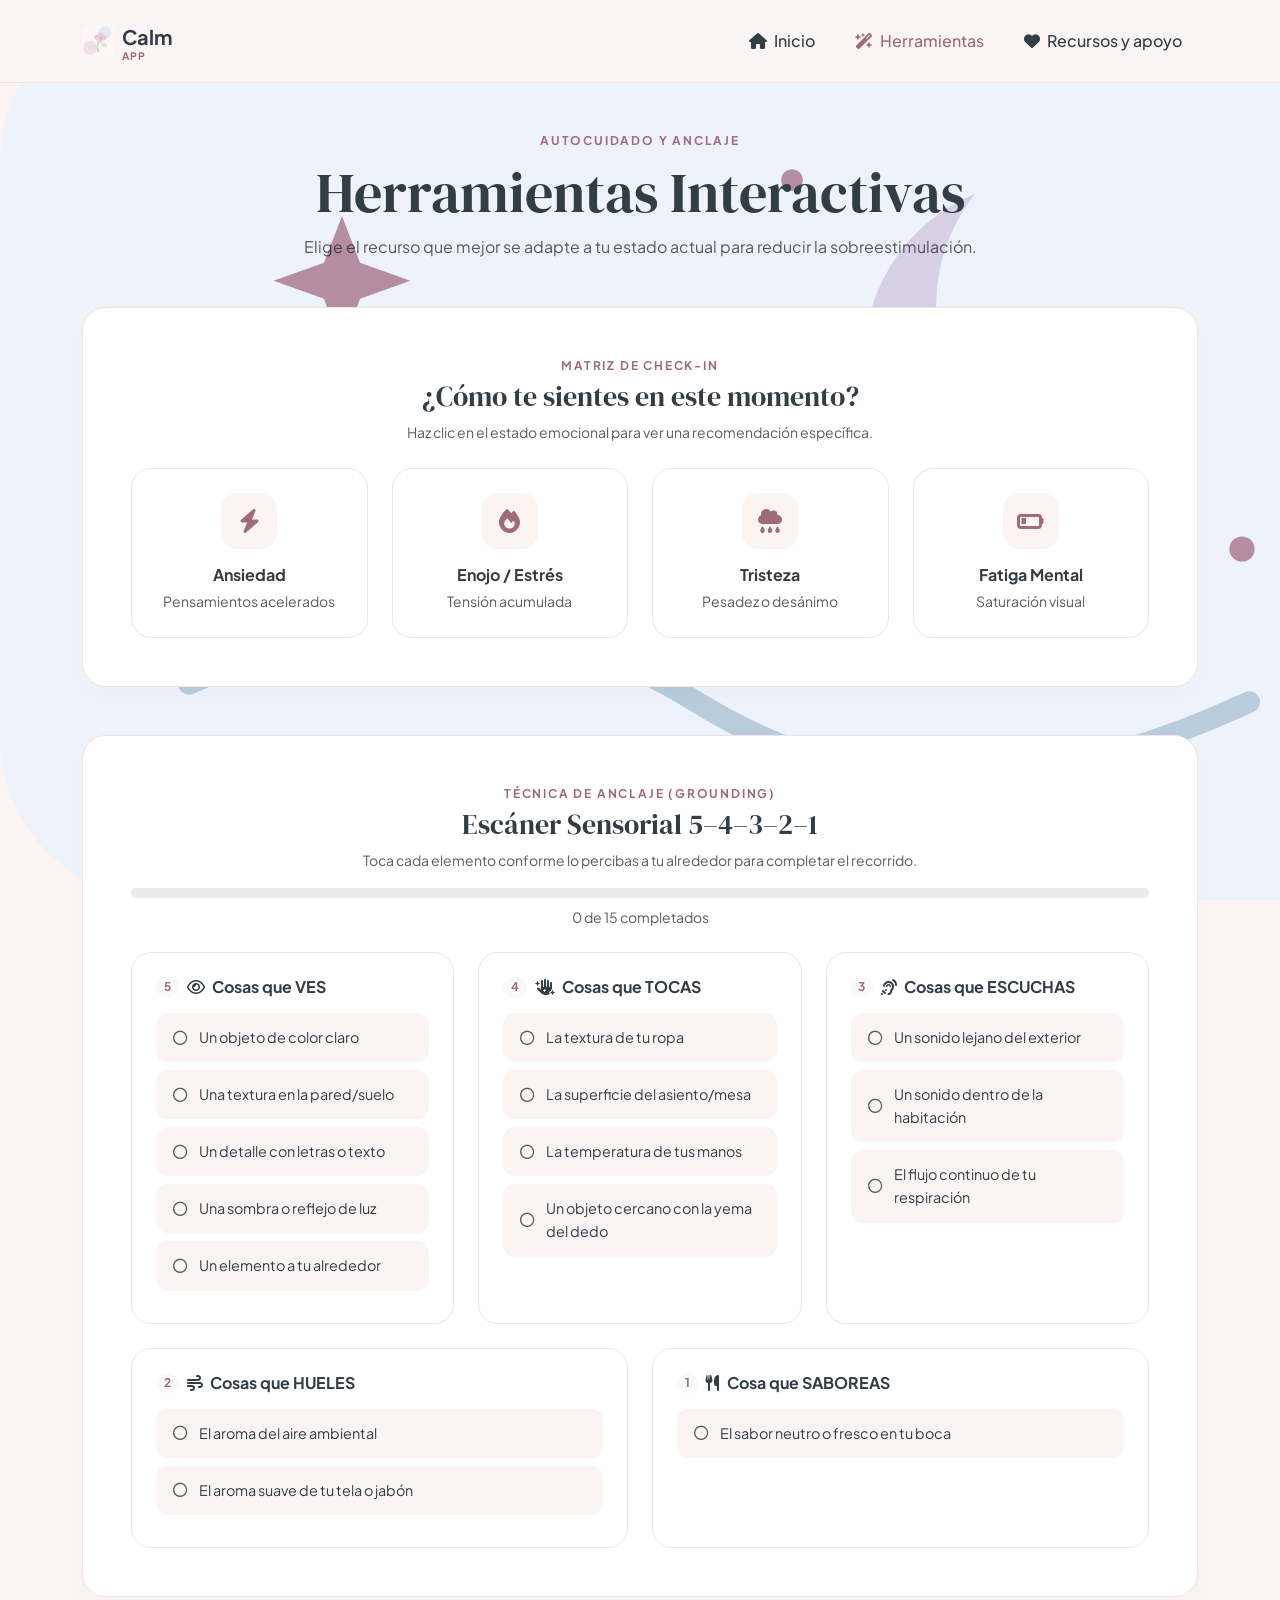
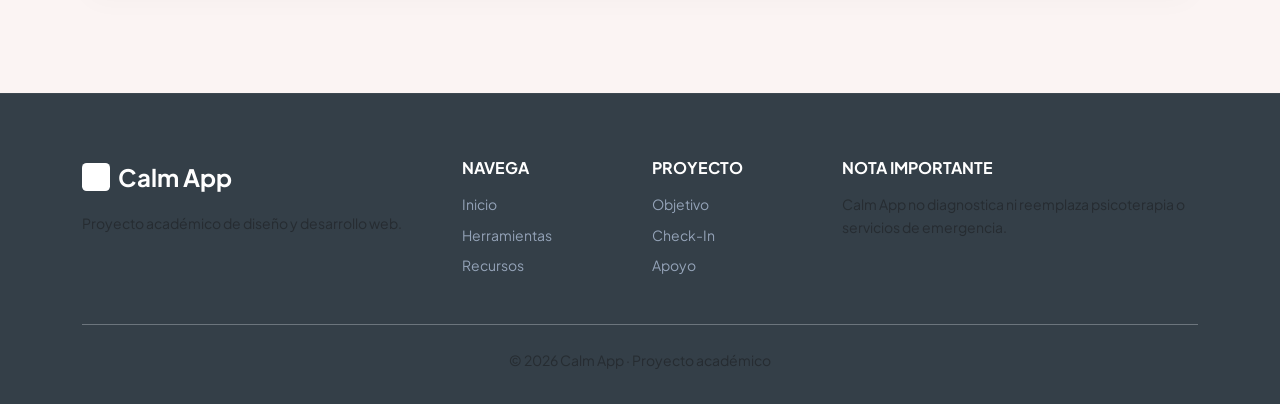
==== Calm-App/herramientas.html @ a19e0018 "Add files via upload" ====
<!DOCTYPE html>
<html lang="es">
<head>
    <meta charset="UTF-8">
    <meta name="viewport" content="width=device-width, initial-scale=1.0">
    <title>Calm App | Herramientas Interactivas</title>
    <link href="https://cdn.jsdelivr.net/npm/bootstrap@5.3.0/dist/css/bootstrap.min.css" rel="stylesheet">
    <link rel="stylesheet" href="https://cdnjs.cloudflare.com/ajax/libs/font-awesome/6.4.0/css/all.min.css">
    <link rel="stylesheet" href="css/styles.css">
</head>
<body class="d-flex flex-column min-vh-100">

    <nav class="navbar navbar-expand-lg sticky-top">
        <div class="container">
            <a class="navbar-brand d-flex align-items-center gap-2" href="index.html">
                <img src="assets/img/calm-flower.svg" alt="Calm App Logo" width="32" height="32">
                <div>
                    <span>Calm</span>
                    <span class="brand-badge">APP</span>
                </div>
            </a>
            <button class="navbar-toggler border-0" type="button" data-bs-toggle="collapse" data-bs-target="#navbarNav">
                <span class="navbar-toggler-icon"></span>
            </button>
            <div class="collapse navbar-collapse justify-content-end" id="navbarNav">
                <ul class="navbar-nav align-items-lg-center gap-2 my-3 my-lg-0">
                    <li class="nav-item"><a class="nav-link" href="index.html"><i class="fa-solid fa-house me-1"></i> Inicio</a></li>
                    <li class="nav-item"><a class="nav-link active" href="herramientas.html"><i class="fa-solid fa-wand-magic-sparkles me-1"></i> Herramientas</a></li>
                    <li class="nav-item"><a class="nav-link" href="recursos.html"><i class="fa-solid fa-heart me-1"></i> Recursos y apoyo</a></li>
                </ul>
            </div>
        </div>
    </nav>

    <main class="container py-5 flex-grow-1">
        
        <div class="text-center max-width-md mx-auto mb-5">
            <span class="label-tracking d-block mb-2">AUTOCUIDADO Y ANCLAJE</span>
            <h1 class="display-4">Herramientas Interactivas</h1>
            <p class="text-muted">Elige el recurso que mejor se adapte a tu estado actual para reducir la sobreestimulación.</p>
        </div>

        <!-- Matriz Emocional (Check-In) -->
        <section id="checkin" class="mb-5">
            <div class="calm-card p-4 p-md-5">
                <div class="text-center mb-4">
                    <span class="label-tracking d-block mb-1">MATRIZ DE CHECK-IN</span>
                    <h3 class="serif-title mb-2">¿Cómo te sientes en este momento?</h3>
                    <p class="text-muted small">Haz clic en el estado emocional para ver una recomendación específica.</p>
                </div>

                <div class="row g-4">
                    <div class="col-6 col-md-3">
                        <div class="emotion-card" data-bs-toggle="modal" data-bs-target="#modalAnsiedad">
                            <div class="emotion-icon-wrapper"><i class="fa-solid fa-bolt"></i></div>
                            <h6 class="fw-bold mb-1">Ansiedad</h6>
                            <span class="text-muted small">Pensamientos acelerados</span>
                        </div>
                    </div>
                    <div class="col-6 col-md-3">
                        <div class="emotion-card" data-bs-toggle="modal" data-bs-target="#modalEstres">
                            <div class="emotion-icon-wrapper"><i class="fa-solid fa-fire"></i></div>
                            <h6 class="fw-bold mb-1">Enojo / Estrés</h6>
                            <span class="text-muted small">Tensión acumulada</span>
                        </div>
                    </div>
                    <div class="col-6 col-md-3">
                        <div class="emotion-card" data-bs-toggle="modal" data-bs-target="#modalTristeza">
                            <div class="emotion-icon-wrapper"><i class="fa-solid fa-cloud-rain"></i></div>
                            <h6 class="fw-bold mb-1">Tristeza</h6>
                            <span class="text-muted small">Pesadez o desánimo</span>
                        </div>
                    </div>
                    <div class="col-6 col-md-3">
                        <div class="emotion-card" data-bs-toggle="modal" data-bs-target="#modalFatiga">
                            <div class="emotion-icon-wrapper"><i class="fa-solid fa-battery-quarter"></i></div>
                            <h6 class="fw-bold mb-1">Fatiga Mental</h6>
                            <span class="text-muted small">Saturación visual</span>
                        </div>
                    </div>
                </div>
            </div>
        </section>

        <!-- Escáner Sensorial 5-4-3-2-1 -->
        <section id="escaner" class="mb-5">
            <div class="calm-card p-4 p-md-5">
                <div class="text-center mb-4">
                    <span class="label-tracking d-block mb-1">TÉCNICA DE ANCLAJE (GROUNDING)</span>
                    <h3 class="serif-title mb-2">Escáner Sensorial 5–4–3–2–1</h3>
                    <p class="text-muted small mb-3">Toca cada elemento conforme lo percibas a tu alrededor para completar el recorrido.</p>
                    
                    <div class="progress max-width-md mx-auto" style="height: 10px; border-radius: 10px;">
                        <div id="grounding-progress" class="progress-bar" style="background-color: var(--accent-mauve); width: 0%;"></div>
                    </div>
                    <small id="progress-text" class="text-muted d-block mt-2">0 de 15 completados</small>
                </div>

                <div id="grounding-complete-alert" class="alert alert-success d-none text-center rounded-4 border-0 p-3 mb-4" style="background-color: #E8F5E9; color: #2E7D32;">
                    <i class="fa-solid fa-circle-check me-2"></i><strong>¡Ejercicio completado!</strong> Has conectado con tu entorno inmediato.
                </div>

                <div class="row g-4">
                    <!-- 5 Cosas que ves -->
                    <div class="col-md-6 col-lg-4">
                        <div class="sensory-step-card">
                            <div class="d-flex align-items-center gap-2 mb-3">
                                <span class="badge rounded-pill bg-light text-mauve fw-bold">5</span>
                                <h6 class="fw-bold mb-0"><i class="fa-regular fa-eye me-1"></i> Cosas que VES</h6>
                            </div>
                            <div class="sensory-item"><i class="fa-regular fa-circle text-muted"></i> Un objeto de color claro</div>
                            <div class="sensory-item"><i class="fa-regular fa-circle text-muted"></i> Una textura en la pared/suelo</div>
                            <div class="sensory-item"><i class="fa-regular fa-circle text-muted"></i> Un detalle con letras o texto</div>
                            <div class="sensory-item"><i class="fa-regular fa-circle text-muted"></i> Una sombra o reflejo de luz</div>
                            <div class="sensory-item"><i class="fa-regular fa-circle text-muted"></i> Un elemento a tu alrededor</div>
                        </div>
                    </div>

                    <!-- 4 Cosas que tocas -->
                    <div class="col-md-6 col-lg-4">
                        <div class="sensory-step-card">
                            <div class="d-flex align-items-center gap-2 mb-3">
                                <span class="badge rounded-pill bg-light text-mauve fw-bold">4</span>
                                <h6 class="fw-bold mb-0"><i class="fa-solid fa-hand-sparkles me-1"></i> Cosas que TOCAS</h6>
                            </div>
                            <div class="sensory-item"><i class="fa-regular fa-circle text-muted"></i> La textura de tu ropa</div>
                            <div class="sensory-item"><i class="fa-regular fa-circle text-muted"></i> La superficie del asiento/mesa</div>
                            <div class="sensory-item"><i class="fa-regular fa-circle text-muted"></i> La temperatura de tus manos</div>
                            <div class="sensory-item"><i class="fa-regular fa-circle text-muted"></i> Un objeto cercano con la yema del dedo</div>
                        </div>
                    </div>

                    <!-- 3 Cosas que escuchas -->
                    <div class="col-md-6 col-lg-4">
                        <div class="sensory-step-card">
                            <div class="d-flex align-items-center gap-2 mb-3">
                                <span class="badge rounded-pill bg-light text-mauve fw-bold">3</span>
                                <h6 class="fw-bold mb-0"><i class="fa-solid fa-ear-listen me-1"></i> Cosas que ESCUCHAS</h6>
                            </div>
                            <div class="sensory-item"><i class="fa-regular fa-circle text-muted"></i> Un sonido lejano del exterior</div>
                            <div class="sensory-item"><i class="fa-regular fa-circle text-muted"></i> Un sonido dentro de la habitación</div>
                            <div class="sensory-item"><i class="fa-regular fa-circle text-muted"></i> El flujo continuo de tu respiración</div>
                        </div>
                    </div>

                    <!-- 2 Cosas que hueles -->
                    <div class="col-md-6 col-lg-6">
                        <div class="sensory-step-card">
                            <div class="d-flex align-items-center gap-2 mb-3">
                                <span class="badge rounded-pill bg-light text-mauve fw-bold">2</span>
                                <h6 class="fw-bold mb-0"><i class="fa-solid fa-wind me-1"></i> Cosas que HUELES</h6>
                            </div>
                            <div class="sensory-item"><i class="fa-regular fa-circle text-muted"></i> El aroma del aire ambiental</div>
                            <div class="sensory-item"><i class="fa-regular fa-circle text-muted"></i> El aroma suave de tu tela o jabón</div>
                        </div>
                    </div>

                    <!-- 1 Cosa que saboreas -->
                    <div class="col-md-12 col-lg-6">
                        <div class="sensory-step-card">
                            <div class="d-flex align-items-center gap-2 mb-3">
                                <span class="badge rounded-pill bg-light text-mauve fw-bold">1</span>
                                <h6 class="fw-bold mb-0"><i class="fa-solid fa-utensils me-1"></i> Cosa que SABOREAS</h6>
                            </div>
                            <div class="sensory-item"><i class="fa-regular fa-circle text-muted"></i> El sabor neutro o fresco en tu boca</div>
                        </div>
                    </div>
                </div>
            </div>
        </section>

    </main>

    <!-- MODALES DE CHECK-IN CON INFORMACIÓN INDEPENDIENTE -->
    <div class="modal fade" id="modalAnsiedad" tabindex="-1">
        <div class="modal-dialog modal-dialog-centered">
            <div class="modal-content border-0 rounded-4 p-4 text-center">
                <div class="emotion-icon-wrapper mx-auto mb-3"><i class="fa-solid fa-bolt"></i></div>
                <h4 class="serif-title mb-2">Para la Ansiedad</h4>
                <p class="text-muted small mb-3">Cuando la mente se acelera, enfócate en respuestas físicas inmediatas:</p>
                <div class="text-start bg-light p-3 rounded-3 mb-4 small">
                    <ul class="mb-0 ps-3">
                        <li class="mb-2">Aplica agua fría en tus muñecas o rostro para activar el reflejo de calma corporal.</li>
                        <li class="mb-2">Restringe el foco: cuenta en forma descendente de 100 en 100 o de 7 en 7.</li>
                        <li>Completa el ejercicio 5-4-3-2-1 que está disponible en esta página.</li>
                    </ul>
                </div>
                <button type="button" class="btn-calm-pill w-100 justify-content-center" data-bs-dismiss="modal">Entendido</button>
            </div>
        </div>
    </div>

    <div class="modal fade" id="modalEstres" tabindex="-1">
        <div class="modal-dialog modal-dialog-centered">
            <div class="modal-content border-0 rounded-4 p-4 text-center">
                <div class="emotion-icon-wrapper mx-auto mb-3"><i class="fa-solid fa-fire"></i></div>
                <h4 class="serif-title mb-2">Para el Estrés o Enojo</h4>
                <p class="text-muted small mb-3">Libera la tensión muscular contenida:</p>
                <div class="text-start bg-light p-3 rounded-3 mb-4 small">
                    <ul class="mb-0 ps-3">
                        <li class="mb-2">Aprieta los puños o los hombros durante 5 segundos y suéltalos de golpe.</li>
                        <li class="mb-2">Escribe en una hoja tus pensamientos sin filtro y luego dóblala o rompela.</li>
                        <li>Cambia físicamente de postura o camina unos pasos para romper la inercia.</li>
                    </ul>
                </div>
                <button type="button" class="btn-calm-pill w-100 justify-content-center" data-bs-dismiss="modal">Entendido</button>
            </div>
        </div>
    </div>

    <div class="modal fade" id="modalTristeza" tabindex="-1">
        <div class="modal-dialog modal-dialog-centered">
            <div class="modal-content border-0 rounded-4 p-4 text-center">
                <div class="emotion-icon-wrapper mx-auto mb-3"><i class="fa-solid fa-cloud-rain"></i></div>
                <h4 class="serif-title mb-2">Para la Tristeza</h4>
                <p class="text-muted small mb-3">Prioriza la autocompasión y la contención:</p>
                <div class="text-start bg-light p-3 rounded-3 mb-4 small">
                    <ul class="mb-0 ps-3">
                        <li class="mb-2">Permítete validar el sentimiento sin juzgarte ni forzar una actitud positiva inmediata.</li>
                        <li class="mb-2">Envía un mensaje breve a una persona de confianza sin necesidad de dar explicaciones largas.</li>
                        <li>Arrópate con una prenda cómoda o mantente en un espacio tibio e iluminado.</li>
                    </ul>
                </div>
                <button type="button" class="btn-calm-pill w-100 justify-content-center" data-bs-dismiss="modal">Entendido</button>
            </div>
        </div>
    </div>

    <div class="modal fade" id="modalFatiga" tabindex="-1">
        <div class="modal-dialog modal-dialog-centered">
            <div class="modal-content border-0 rounded-4 p-4 text-center">
                <div class="emotion-icon-wrapper mx-auto mb-3"><i class="fa-solid fa-battery-quarter"></i></div>
                <h4 class="serif-title mb-2">Para la Fatiga Mental</h4>
                <p class="text-muted small mb-3">Reduce la sobrecarga sensorial:</p>
                <div class="text-start bg-light p-3 rounded-3 mb-4 small">
                    <ul class="mb-0 ps-3">
                        <li class="mb-2">Aleja la mirada de las pantallas durante al menos 3 minutos mirando al horizonte.</li>
                        <li class="mb-2">Realiza un suave estiramiento de cuello y muñecas.</li>
                        <li>Toma un vaso con agua lentamente prestando atención a la temperatura.</li>
                    </ul>
                </div>
                <button type="button" class="btn-calm-pill w-100 justify-content-center" data-bs-dismiss="modal">Entendido</button>
            </div>
        </div>
    </div>

    <!-- Footer Pizarra -->
    <footer class="footer-dark mt-auto">
        <div class="container">
            <div class="row g-4 mb-5">
                <div class="col-lg-4">
                    <div class="d-flex align-items-center gap-2 mb-3">
                        <img src="assets/img/calm-flower.svg" alt="Calm Logo" width="28" height="28" style="filter: brightness(2);">
                        <span class="fs-4 fw-bold text-white">Calm App</span>
                    </div>
                    <p class="text-muted small pe-lg-4">Proyecto académico de diseño y desarrollo web.</p>
                </div>
                <div class="col-6 col-lg-2">
                    <h6 class="text-white fw-bold mb-3">NAVEGA</h6>
                    <ul class="list-unstyled small d-flex flex-column gap-2 mb-0">
                        <li><a href="index.html">Inicio</a></li>
                        <li><a href="herramientas.html">Herramientas</a></li>
                        <li><a href="recursos.html">Recursos</a></li>
                    </ul>
                </div>
                <div class="col-6 col-lg-2">
                    <h6 class="text-white fw-bold mb-3">PROYECTO</h6>
                    <ul class="list-unstyled small d-flex flex-column gap-2 mb-0">
                        <li><a href="index.html">Objetivo</a></li>
                        <li><a href="herramientas.html#checkin">Check-In</a></li>
                        <li><a href="recursos.html">Apoyo</a></li>
                    </ul>
                </div>
                <div class="col-lg-4">
                    <h6 class="text-white fw-bold mb-3">NOTA IMPORTANTE</h6>
                    <p class="text-muted small">Calm App no diagnostica ni reemplaza psicoterapia o servicios de emergencia.</p>
                </div>
            </div>
            <div class="border-top border-secondary pt-4 text-center small text-muted">
                <p class="mb-0">&copy; 2026 Calm App · Proyecto académico</p>
            </div>
        </div>
    </footer>

    <div class="btn-back-top" id="btnBackTop" title="Volver arriba">
        <i class="fa-solid fa-arrow-up"></i>
    </div>

    <script src="https://cdn.jsdelivr.net/npm/bootstrap@5.3.0/dist/js/bootstrap.bundle.min.js"></script>
    <script src="js/app.js"></script>
</body>
</html>
---- Calm-App/css/styles.css ----
@import url('https://fonts.googleapis.com/css2?family=DM+Serif+Display:ital@0;1&family=Plus+Jakarta+Sans:wght@400;500;600;700&display=swap');

:root {
    --bg-main: #FBF4F3;
    --bg-card: #FFFFFF;
    --text-primary: #333D45;
    --text-muted: #6E7983;
    --accent-mauve: #9E6B7A;
    --accent-mauve-hover: #865765;
    --accent-soft: #F4E8E8;
    --footer-bg: #343F48;
    --footer-text: #E2E8F0;
    --border-color: #EFE4E3;
    --font-heading: 'DM Serif Display', Georgia, serif;
    --font-body: 'Plus Jakarta Sans', system-ui, -apple-system, sans-serif;
}

body {
    font-family: var(--font-body);
    background-color: var(--bg-main);
    color: var(--text-primary);
    background-image: url('../assets/img/calm-stars.svg');
    background-size: cover;
    background-attachment: fixed;
    line-height: 1.6;
}

/* Tipografía */
h1, h2, h3, .serif-title {
    font-family: var(--font-heading);
    font-weight: 400;
    color: var(--text-primary);
}

.text-mauve {
    color: var(--accent-mauve);
}

.label-tracking {
    font-size: 0.75rem;
    letter-spacing: 0.15em;
    text-transform: uppercase;
    font-weight: 700;
    color: var(--accent-mauve);
}

/* Navbar */
.navbar {
    background-color: rgba(251, 244, 243, 0.9);
    backdrop-filter: blur(12px);
    border-bottom: 1px solid var(--border-color);
    padding: 1rem 0;
}

.navbar-brand {
    font-family: var(--font-body);
    font-weight: 700;
    color: var(--text-primary) !important;
    font-size: 1.25rem;
}

.brand-badge {
    font-size: 0.65rem;
    letter-spacing: 0.1em;
    text-transform: uppercase;
    color: var(--accent-mauve);
    display: block;
    line-height: 1;
    margin-top: -2px;
}

.nav-link {
    color: var(--text-primary) !important;
    font-weight: 500;
    padding: 0.5rem 1rem !important;
    transition: color 0.2s ease;
}

.nav-link:hover, .nav-link.active {
    color: var(--accent-mauve) !important;
}

.btn-calm-pill {
    background-color: var(--accent-mauve);
    color: #FFFFFF !important;
    border-radius: 50px;
    padding: 0.6rem 1.4rem;
    font-weight: 600;
    font-size: 0.9rem;
    border: none;
    transition: all 0.25s ease;
    text-decoration: none;
    display: inline-flex;
    align-items: center;
    gap: 0.5rem;
}

.btn-calm-pill:hover {
    background-color: var(--accent-mauve-hover);
    transform: translateY(-2px);
    box-shadow: 0 4px 12px rgba(158, 107, 122, 0.25);
}

.btn-calm-outline {
    background-color: transparent;
    color: var(--text-primary) !important;
    border: 1px solid var(--border-color);
    border-radius: 50px;
    padding: 0.6rem 1.4rem;
    font-weight: 600;
    font-size: 0.9rem;
    transition: all 0.25s ease;
    text-decoration: none;
}

.btn-calm-outline:hover {
    border-color: var(--accent-mauve);
    color: var(--accent-mauve) !important;
    background-color: #FFFFFF;
}

/* Tarjetas */
.calm-card {
    background-color: var(--bg-card);
    border-radius: 24px;
    border: 1px solid var(--border-color);
    padding: 2rem;
    box-shadow: 0 8px 25px rgba(0, 0, 0, 0.02);
    transition: transform 0.3s ease, box-shadow 0.3s ease;
}

.calm-card:hover {
    transform: translateY(-4px);
    box-shadow: 0 15px 35px rgba(158, 107, 122, 0.08);
}

/* Hero Badge */
.hero-badge {
    background-color: #FFFFFF;
    border: 1px solid var(--border-color);
    padding: 0.4rem 0.9rem;
    border-radius: 50px;
    font-size: 0.85rem;
    color: var(--text-muted);
    display: inline-flex;
    align-items: center;
    gap: 0.4rem;
}

/* Floating Card Hero */
.hero-floating-card {
    background: #FFFFFF;
    border-radius: 28px;
    border: 1px solid var(--border-color);
    padding: 2.5rem 2rem;
    box-shadow: 0 20px 40px rgba(0,0,0,0.04);
}

/* Matriz Emocional (Check-In) */
.emotion-card {
    background: #FFFFFF;
    border-radius: 20px;
    border: 1px solid var(--border-color);
    padding: 1.5rem;
    cursor: pointer;
    transition: all 0.25s ease;
    text-align: center;
}

.emotion-card:hover {
    border-color: var(--accent-mauve);
    transform: translateY(-3px);
    background-color: var(--accent-soft);
}

.emotion-icon-wrapper {
    width: 56px;
    height: 56px;
    border-radius: 16px;
    background-color: var(--bg-main);
    display: flex;
    align-items: center;
    justify-content: center;
    margin: 0 auto 1rem;
    color: var(--accent-mauve);
    font-size: 1.5rem;
}

/* Grounding / Escáner Sensorial */
.sensory-step-card {
    background: #FFFFFF;
    border-radius: 20px;
    border: 1px solid var(--border-color);
    padding: 1.5rem;
    height: 100%;
}

.sensory-item {
    padding: 0.75rem 1rem;
    margin-bottom: 0.5rem;
    border-radius: 12px;
    background-color: var(--bg-main);
    border: 1px solid transparent;
    cursor: pointer;
    transition: all 0.2s ease;
    display: flex;
    align-items: center;
    gap: 0.75rem;
    font-size: 0.9rem;
}

.sensory-item:hover {
    border-color: var(--accent-mauve);
    background-color: #FFFFFF;
}

.sensory-item.completed {
    background-color: var(--accent-soft);
    color: var(--accent-mauve);
    font-weight: 600;
    text-decoration: line-through;
}

.sensory-item.completed i {
    color: var(--accent-mauve) !important;
}

/* Footer Pizarra */
.footer-dark {
    background-color: var(--footer-bg);
    color: var(--footer-text);
    padding-top: 4rem;
    padding-bottom: 2rem;
    border-top: 1px solid rgba(255, 255, 255, 0.05);
}

.footer-dark a {
    color: #94A3B8;
    text-decoration: none;
    transition: color 0.2s ease;
}

.footer-dark a:hover {
    color: #FFFFFF;
}

/* Botón flotante para subir */
.btn-back-top {
    position: fixed;
    bottom: 2rem;
    right: 2rem;
    width: 48px;
    height: 48px;
    border-radius: 50%;
    background-color: #FFFFFF;
    color: var(--text-primary);
    border: 1px solid var(--border-color);
    box-shadow: 0 4px 15px rgba(0, 0, 0, 0.1);
    display: flex;
    align-items: center;
    justify-content: center;
    cursor: pointer;
    z-index: 1000;
    transition: all 0.25s ease;
}

.btn-back-top:hover {
    background-color: var(--accent-mauve);
    color: #FFFFFF;
}
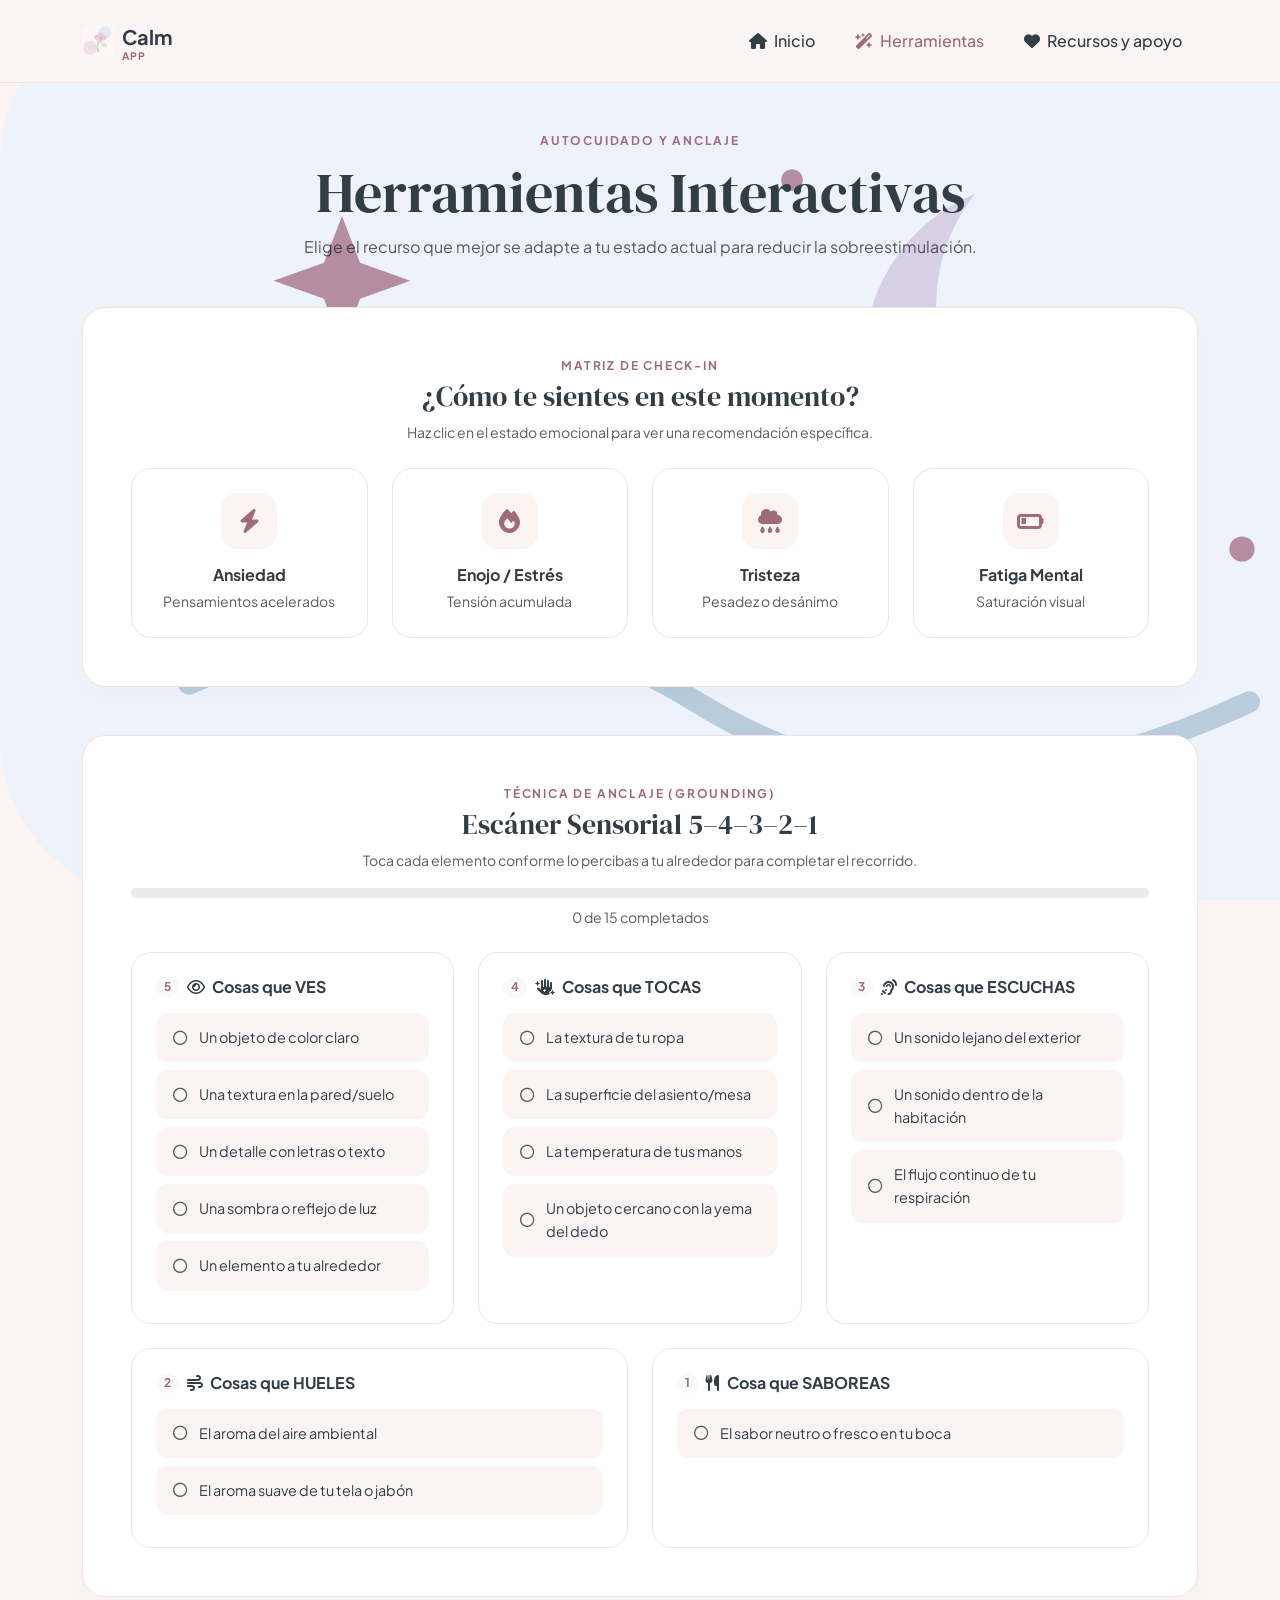
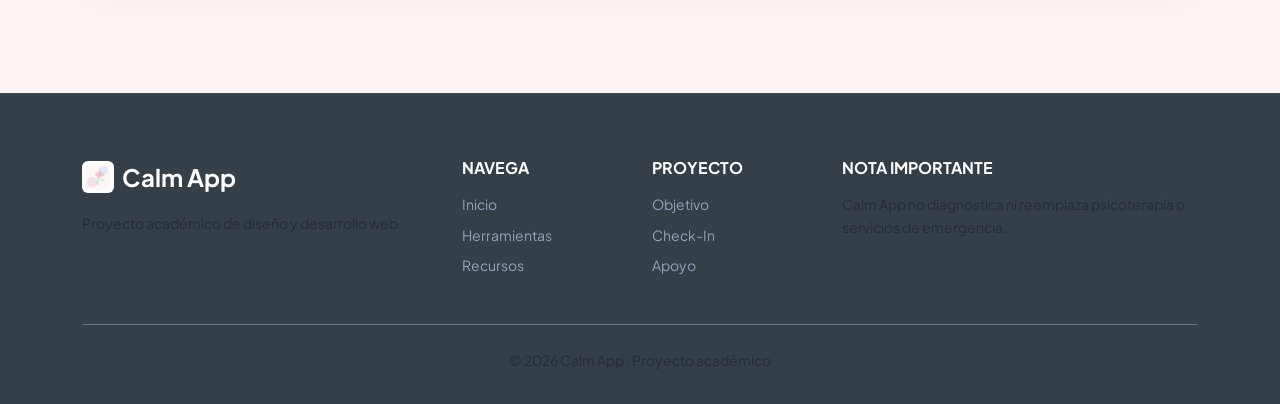
==== commit 4d6ab502: "Adjust logo size and styling in herramientas.html Updated logo size and added styling to the image." ====
--- a/Calm-App/herramientas.html
+++ b/Calm-App/herramientas.html
@@ -250,7 +250,7 @@
             <div class="row g-4 mb-5">
                 <div class="col-lg-4">
                     <div class="d-flex align-items-center gap-2 mb-3">
-                        <img src="assets/img/calm-flower.svg" alt="Calm Logo" width="28" height="28" style="filter: brightness(2);">
+                        <img src="assets/img/calm-flower.svg" alt="Calm Logo" width="32" height="32" class="bg-white rounded p-1">
                         <span class="fs-4 fw-bold text-white">Calm App</span>
                     </div>
                     <p class="text-muted small pe-lg-4">Proyecto académico de diseño y desarrollo web.</p>
@@ -289,4 +289,4 @@
     <script src="https://cdn.jsdelivr.net/npm/bootstrap@5.3.0/dist/js/bootstrap.bundle.min.js"></script>
     <script src="js/app.js"></script>
 </body>
-</html>+</html>
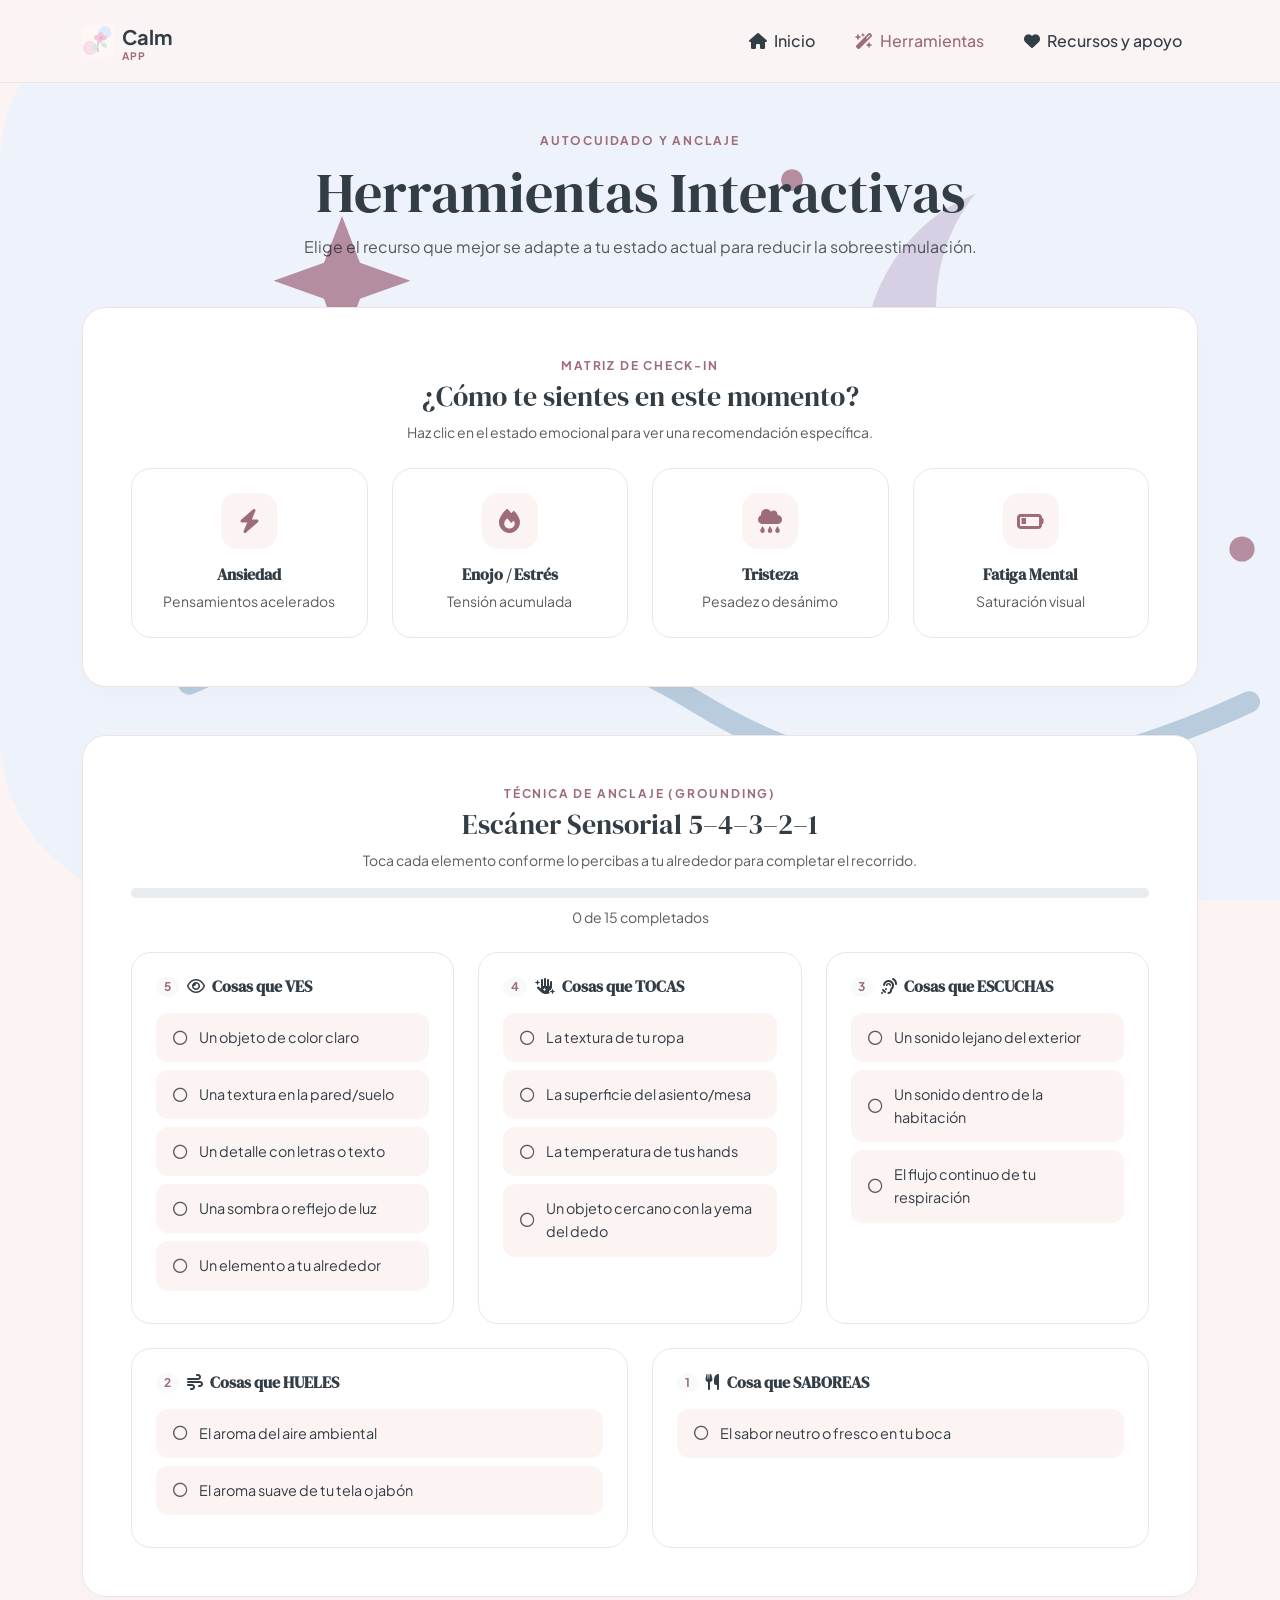
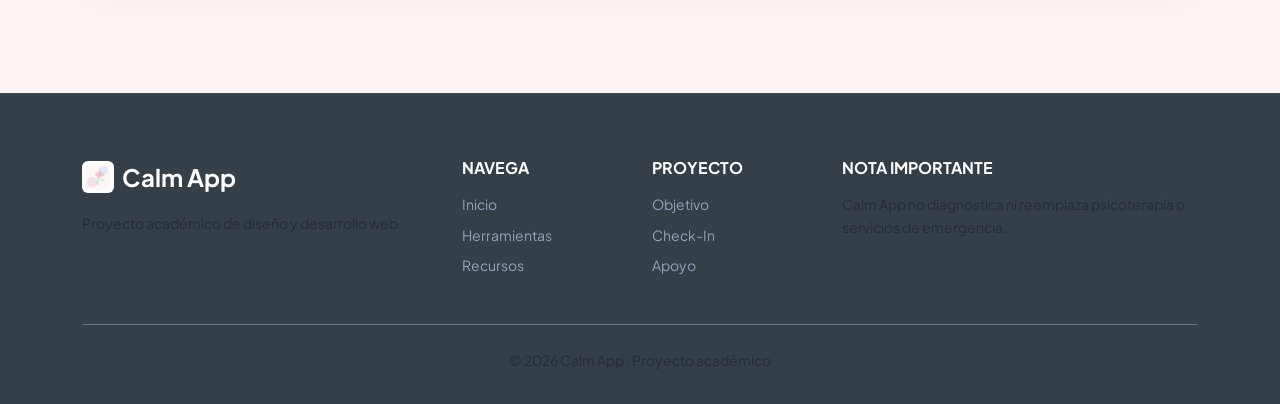
==== commit 0787fc4c: "Update herramientas.html" ====
--- a/Calm-App/herramientas.html
+++ b/Calm-App/herramientas.html
@@ -3,10 +3,12 @@
 <head>
     <meta charset="UTF-8">
     <meta name="viewport" content="width=device-width, initial-scale=1.0">
+    <meta name="description" content="Herramientas interactivas de autocuidado, matriz de check-in emocional y técnica de anclaje (grounding) 5-4-3-2-1 para reducir el estrés y la sobreestimulación.">
     <title>Calm App | Herramientas Interactivas</title>
     <link href="https://cdn.jsdelivr.net/npm/bootstrap@5.3.0/dist/css/bootstrap.min.css" rel="stylesheet">
     <link rel="stylesheet" href="https://cdnjs.cloudflare.com/ajax/libs/font-awesome/6.4.0/css/all.min.css">
     <link rel="stylesheet" href="css/styles.css">
+    <link rel="icon" href="assets/img/calm-flower.svg" type="image/svg+xml"> 
 </head>
 <body class="d-flex flex-column min-vh-100">
 
@@ -19,14 +21,14 @@
                     <span class="brand-badge">APP</span>
                 </div>
             </a>
-            <button class="navbar-toggler border-0" type="button" data-bs-toggle="collapse" data-bs-target="#navbarNav">
+            <button class="navbar-toggler border-0" type="button" data-bs-toggle="collapse" data-bs-target="#navbarNav" aria-label="Abrir menú de navegación">
                 <span class="navbar-toggler-icon"></span>
             </button>
             <div class="collapse navbar-collapse justify-content-end" id="navbarNav">
                 <ul class="navbar-nav align-items-lg-center gap-2 my-3 my-lg-0">
-                    <li class="nav-item"><a class="nav-link" href="index.html"><i class="fa-solid fa-house me-1"></i> Inicio</a></li>
-                    <li class="nav-item"><a class="nav-link active" href="herramientas.html"><i class="fa-solid fa-wand-magic-sparkles me-1"></i> Herramientas</a></li>
-                    <li class="nav-item"><a class="nav-link" href="recursos.html"><i class="fa-solid fa-heart me-1"></i> Recursos y apoyo</a></li>
+                    <li class="nav-item"><a class="nav-link" href="index.html"><i class="fa-solid fa-house me-1" aria-hidden="true"></i> Inicio</a></li>
+                    <li class="nav-item"><a class="nav-link active" href="herramientas.html" aria-current="page"><i class="fa-solid fa-wand-magic-sparkles me-1" aria-hidden="true"></i> Herramientas</a></li>
+                    <li class="nav-item"><a class="nav-link" href="recursos.html"><i class="fa-solid fa-heart me-1" aria-hidden="true"></i> Recursos y apoyo</a></li>
                 </ul>
             </div>
         </div>
@@ -45,36 +47,36 @@
             <div class="calm-card p-4 p-md-5">
                 <div class="text-center mb-4">
                     <span class="label-tracking d-block mb-1">MATRIZ DE CHECK-IN</span>
-                    <h3 class="serif-title mb-2">¿Cómo te sientes en este momento?</h3>
+                    <h2 class="serif-title h3 mb-2">¿Cómo te sientes en este momento?</h2>
                     <p class="text-muted small">Haz clic en el estado emocional para ver una recomendación específica.</p>
                 </div>
 
                 <div class="row g-4">
                     <div class="col-6 col-md-3">
-                        <div class="emotion-card" data-bs-toggle="modal" data-bs-target="#modalAnsiedad">
-                            <div class="emotion-icon-wrapper"><i class="fa-solid fa-bolt"></i></div>
-                            <h6 class="fw-bold mb-1">Ansiedad</h6>
+                        <div class="emotion-card" role="button" tabindex="0" data-bs-toggle="modal" data-bs-target="#modalAnsiedad">
+                            <div class="emotion-icon-wrapper"><i class="fa-solid fa-bolt" aria-hidden="true"></i></div>
+                            <h3 class="h6 fw-bold mb-1">Ansiedad</h3>
                             <span class="text-muted small">Pensamientos acelerados</span>
                         </div>
                     </div>
                     <div class="col-6 col-md-3">
-                        <div class="emotion-card" data-bs-toggle="modal" data-bs-target="#modalEstres">
-                            <div class="emotion-icon-wrapper"><i class="fa-solid fa-fire"></i></div>
-                            <h6 class="fw-bold mb-1">Enojo / Estrés</h6>
+                        <div class="emotion-card" role="button" tabindex="0" data-bs-toggle="modal" data-bs-target="#modalEstres">
+                            <div class="emotion-icon-wrapper"><i class="fa-solid fa-fire" aria-hidden="true"></i></div>
+                            <h3 class="h6 fw-bold mb-1">Enojo / Estrés</h3>
                             <span class="text-muted small">Tensión acumulada</span>
                         </div>
                     </div>
                     <div class="col-6 col-md-3">
-                        <div class="emotion-card" data-bs-toggle="modal" data-bs-target="#modalTristeza">
-                            <div class="emotion-icon-wrapper"><i class="fa-solid fa-cloud-rain"></i></div>
-                            <h6 class="fw-bold mb-1">Tristeza</h6>
+                        <div class="emotion-card" role="button" tabindex="0" data-bs-toggle="modal" data-bs-target="#modalTristeza">
+                            <div class="emotion-icon-wrapper"><i class="fa-solid fa-cloud-rain" aria-hidden="true"></i></div>
+                            <h3 class="h6 fw-bold mb-1">Tristeza</h3>
                             <span class="text-muted small">Pesadez o desánimo</span>
                         </div>
                     </div>
                     <div class="col-6 col-md-3">
-                        <div class="emotion-card" data-bs-toggle="modal" data-bs-target="#modalFatiga">
-                            <div class="emotion-icon-wrapper"><i class="fa-solid fa-battery-quarter"></i></div>
-                            <h6 class="fw-bold mb-1">Fatiga Mental</h6>
+                        <div class="emotion-card" role="button" tabindex="0" data-bs-toggle="modal" data-bs-target="#modalFatiga">
+                            <div class="emotion-icon-wrapper"><i class="fa-solid fa-battery-quarter" aria-hidden="true"></i></div>
+                            <h3 class="h6 fw-bold mb-1">Fatiga Mental</h3>
                             <span class="text-muted small">Saturación visual</span>
                         </div>
                     </div>
@@ -87,17 +89,17 @@
             <div class="calm-card p-4 p-md-5">
                 <div class="text-center mb-4">
                     <span class="label-tracking d-block mb-1">TÉCNICA DE ANCLAJE (GROUNDING)</span>
-                    <h3 class="serif-title mb-2">Escáner Sensorial 5–4–3–2–1</h3>
+                    <h2 class="serif-title h3 mb-2">Escáner Sensorial 5–4–3–2–1</h2>
                     <p class="text-muted small mb-3">Toca cada elemento conforme lo percibas a tu alrededor para completar el recorrido.</p>
                     
                     <div class="progress max-width-md mx-auto" style="height: 10px; border-radius: 10px;">
-                        <div id="grounding-progress" class="progress-bar" style="background-color: var(--accent-mauve); width: 0%;"></div>
+                        <div id="grounding-progress" class="progress-bar" role="progressbar" aria-valuenow="0" aria-valuemin="0" aria-valuemax="15" aria-label="Progreso del escáner sensorial" style="background-color: var(--accent-mauve); width: 0%;"></div>
                     </div>
                     <small id="progress-text" class="text-muted d-block mt-2">0 de 15 completados</small>
                 </div>
 
                 <div id="grounding-complete-alert" class="alert alert-success d-none text-center rounded-4 border-0 p-3 mb-4" style="background-color: #E8F5E9; color: #2E7D32;">
-                    <i class="fa-solid fa-circle-check me-2"></i><strong>¡Ejercicio completado!</strong> Has conectado con tu entorno inmediato.
+                    <i class="fa-solid fa-circle-check me-2" aria-hidden="true"></i><strong>¡Ejercicio completado!</strong> Has conectado con tu entorno inmediato.
                 </div>
 
                 <div class="row g-4">
@@ -106,13 +108,13 @@
                         <div class="sensory-step-card">
                             <div class="d-flex align-items-center gap-2 mb-3">
                                 <span class="badge rounded-pill bg-light text-mauve fw-bold">5</span>
-                                <h6 class="fw-bold mb-0"><i class="fa-regular fa-eye me-1"></i> Cosas que VES</h6>
-                            </div>
-                            <div class="sensory-item"><i class="fa-regular fa-circle text-muted"></i> Un objeto de color claro</div>
-                            <div class="sensory-item"><i class="fa-regular fa-circle text-muted"></i> Una textura en la pared/suelo</div>
-                            <div class="sensory-item"><i class="fa-regular fa-circle text-muted"></i> Un detalle con letras o texto</div>
-                            <div class="sensory-item"><i class="fa-regular fa-circle text-muted"></i> Una sombra o reflejo de luz</div>
-                            <div class="sensory-item"><i class="fa-regular fa-circle text-muted"></i> Un elemento a tu alrededor</div>
+                                <h3 class="h6 fw-bold mb-0"><i class="fa-regular fa-eye me-1" aria-hidden="true"></i> Cosas que VES</h3>
+                            </div>
+                            <div class="sensory-item" role="checkbox" aria-checked="false" tabindex="0"><i class="fa-regular fa-circle text-muted" aria-hidden="true"></i> Un objeto de color claro</div>
+                            <div class="sensory-item" role="checkbox" aria-checked="false" tabindex="0"><i class="fa-regular fa-circle text-muted" aria-hidden="true"></i> Una textura en la pared/suelo</div>
+                            <div class="sensory-item" role="checkbox" aria-checked="false" tabindex="0"><i class="fa-regular fa-circle text-muted" aria-hidden="true"></i> Un detalle con letras o texto</div>
+                            <div class="sensory-item" role="checkbox" aria-checked="false" tabindex="0"><i class="fa-regular fa-circle text-muted" aria-hidden="true"></i> Una sombra o reflejo de luz</div>
+                            <div class="sensory-item" role="checkbox" aria-checked="false" tabindex="0"><i class="fa-regular fa-circle text-muted" aria-hidden="true"></i> Un elemento a tu alrededor</div>
                         </div>
                     </div>
 
@@ -121,12 +123,12 @@
                         <div class="sensory-step-card">
                             <div class="d-flex align-items-center gap-2 mb-3">
                                 <span class="badge rounded-pill bg-light text-mauve fw-bold">4</span>
-                                <h6 class="fw-bold mb-0"><i class="fa-solid fa-hand-sparkles me-1"></i> Cosas que TOCAS</h6>
-                            </div>
-                            <div class="sensory-item"><i class="fa-regular fa-circle text-muted"></i> La textura de tu ropa</div>
-                            <div class="sensory-item"><i class="fa-regular fa-circle text-muted"></i> La superficie del asiento/mesa</div>
-                            <div class="sensory-item"><i class="fa-regular fa-circle text-muted"></i> La temperatura de tus manos</div>
-                            <div class="sensory-item"><i class="fa-regular fa-circle text-muted"></i> Un objeto cercano con la yema del dedo</div>
+                                <h3 class="h6 fw-bold mb-0"><i class="fa-solid fa-hand-sparkles me-1" aria-hidden="true"></i> Cosas que TOCAS</h3>
+                            </div>
+                            <div class="sensory-item" role="checkbox" aria-checked="false" tabindex="0"><i class="fa-regular fa-circle text-muted" aria-hidden="true"></i> La textura de tu ropa</div>
+                            <div class="sensory-item" role="checkbox" aria-checked="false" tabindex="0"><i class="fa-regular fa-circle text-muted" aria-hidden="true"></i> La superficie del asiento/mesa</div>
+                            <div class="sensory-item" role="checkbox" aria-checked="false" tabindex="0"><i class="fa-regular fa-circle text-muted" aria-hidden="true"></i> La temperatura de tus hands</div>
+                            <div class="sensory-item" role="checkbox" aria-checked="false" tabindex="0"><i class="fa-regular fa-circle text-muted" aria-hidden="true"></i> Un objeto cercano con la yema del dedo</div>
                         </div>
                     </div>
 
@@ -135,11 +137,11 @@
                         <div class="sensory-step-card">
                             <div class="d-flex align-items-center gap-2 mb-3">
                                 <span class="badge rounded-pill bg-light text-mauve fw-bold">3</span>
-                                <h6 class="fw-bold mb-0"><i class="fa-solid fa-ear-listen me-1"></i> Cosas que ESCUCHAS</h6>
-                            </div>
-                            <div class="sensory-item"><i class="fa-regular fa-circle text-muted"></i> Un sonido lejano del exterior</div>
-                            <div class="sensory-item"><i class="fa-regular fa-circle text-muted"></i> Un sonido dentro de la habitación</div>
-                            <div class="sensory-item"><i class="fa-regular fa-circle text-muted"></i> El flujo continuo de tu respiración</div>
+                                <h3 class="h6 fw-bold mb-0"><i class="fa-solid fa-ear-listen me-1" aria-hidden="true"></i> Cosas que ESCUCHAS</h3>
+                            </div>
+                            <div class="sensory-item" role="checkbox" aria-checked="false" tabindex="0"><i class="fa-regular fa-circle text-muted" aria-hidden="true"></i> Un sonido lejano del exterior</div>
+                            <div class="sensory-item" role="checkbox" aria-checked="false" tabindex="0"><i class="fa-regular fa-circle text-muted" aria-hidden="true"></i> Un sonido dentro de la habitación</div>
+                            <div class="sensory-item" role="checkbox" aria-checked="false" tabindex="0"><i class="fa-regular fa-circle text-muted" aria-hidden="true"></i> El flujo continuo de tu respiración</div>
                         </div>
                     </div>
 
@@ -148,10 +150,10 @@
                         <div class="sensory-step-card">
                             <div class="d-flex align-items-center gap-2 mb-3">
                                 <span class="badge rounded-pill bg-light text-mauve fw-bold">2</span>
-                                <h6 class="fw-bold mb-0"><i class="fa-solid fa-wind me-1"></i> Cosas que HUELES</h6>
-                            </div>
-                            <div class="sensory-item"><i class="fa-regular fa-circle text-muted"></i> El aroma del aire ambiental</div>
-                            <div class="sensory-item"><i class="fa-regular fa-circle text-muted"></i> El aroma suave de tu tela o jabón</div>
+                                <h3 class="h6 fw-bold mb-0"><i class="fa-solid fa-wind me-1" aria-hidden="true"></i> Cosas que HUELES</h3>
+                            </div>
+                            <div class="sensory-item" role="checkbox" aria-checked="false" tabindex="0"><i class="fa-regular fa-circle text-muted" aria-hidden="true"></i> El aroma del aire ambiental</div>
+                            <div class="sensory-item" role="checkbox" aria-checked="false" tabindex="0"><i class="fa-regular fa-circle text-muted" aria-hidden="true"></i> El aroma suave de tu tela o jabón</div>
                         </div>
                     </div>
 
@@ -160,9 +162,9 @@
                         <div class="sensory-step-card">
                             <div class="d-flex align-items-center gap-2 mb-3">
                                 <span class="badge rounded-pill bg-light text-mauve fw-bold">1</span>
-                                <h6 class="fw-bold mb-0"><i class="fa-solid fa-utensils me-1"></i> Cosa que SABOREAS</h6>
-                            </div>
-                            <div class="sensory-item"><i class="fa-regular fa-circle text-muted"></i> El sabor neutro o fresco en tu boca</div>
+                                <h3 class="h6 fw-bold mb-0"><i class="fa-solid fa-utensils me-1" aria-hidden="true"></i> Cosa que SABOREAS</h3>
+                            </div>
+                            <div class="sensory-item" role="checkbox" aria-checked="false" tabindex="0"><i class="fa-regular fa-circle text-muted" aria-hidden="true"></i> El sabor neutro o fresco en tu boca</div>
                         </div>
                     </div>
                 </div>
@@ -171,12 +173,12 @@
 
     </main>
 
-    <!-- MODALES DE CHECK-IN CON INFORMACIÓN INDEPENDIENTE -->
-    <div class="modal fade" id="modalAnsiedad" tabindex="-1">
-        <div class="modal-dialog modal-dialog-centered">
-            <div class="modal-content border-0 rounded-4 p-4 text-center">
-                <div class="emotion-icon-wrapper mx-auto mb-3"><i class="fa-solid fa-bolt"></i></div>
-                <h4 class="serif-title mb-2">Para la Ansiedad</h4>
+    <!-- MODALES DE CHECK-IN -->
+    <div class="modal fade" id="modalAnsiedad" tabindex="-1" aria-labelledby="modalAnsiedadLabel" aria-hidden="true">
+        <div class="modal-dialog modal-dialog-centered">
+            <div class="modal-content border-0 rounded-4 p-4 text-center">
+                <div class="emotion-icon-wrapper mx-auto mb-3"><i class="fa-solid fa-bolt" aria-hidden="true"></i></div>
+                <h2 class="serif-title h4 mb-2" id="modalAnsiedadLabel">Para la Ansiedad</h2>
                 <p class="text-muted small mb-3">Cuando la mente se acelera, enfócate en respuestas físicas inmediatas:</p>
                 <div class="text-start bg-light p-3 rounded-3 mb-4 small">
                     <ul class="mb-0 ps-3">
@@ -190,16 +192,16 @@
         </div>
     </div>
 
-    <div class="modal fade" id="modalEstres" tabindex="-1">
-        <div class="modal-dialog modal-dialog-centered">
-            <div class="modal-content border-0 rounded-4 p-4 text-center">
-                <div class="emotion-icon-wrapper mx-auto mb-3"><i class="fa-solid fa-fire"></i></div>
-                <h4 class="serif-title mb-2">Para el Estrés o Enojo</h4>
+    <div class="modal fade" id="modalEstres" tabindex="-1" aria-labelledby="modalEstresLabel" aria-hidden="true">
+        <div class="modal-dialog modal-dialog-centered">
+            <div class="modal-content border-0 rounded-4 p-4 text-center">
+                <div class="emotion-icon-wrapper mx-auto mb-3"><i class="fa-solid fa-fire" aria-hidden="true"></i></div>
+                <h2 class="serif-title h4 mb-2" id="modalEstresLabel">Para el Estrés o Enojo</h2>
                 <p class="text-muted small mb-3">Libera la tensión muscular contenida:</p>
                 <div class="text-start bg-light p-3 rounded-3 mb-4 small">
                     <ul class="mb-0 ps-3">
                         <li class="mb-2">Aprieta los puños o los hombros durante 5 segundos y suéltalos de golpe.</li>
-                        <li class="mb-2">Escribe en una hoja tus pensamientos sin filtro y luego dóblala o rompela.</li>
+                        <li class="mb-2">Escribe en una hoja tus pensamientos sin filtro y luego dóblala o rompéla.</li>
                         <li>Cambia físicamente de postura o camina unos pasos para romper la inercia.</li>
                     </ul>
                 </div>
@@ -208,11 +210,11 @@
         </div>
     </div>
 
-    <div class="modal fade" id="modalTristeza" tabindex="-1">
-        <div class="modal-dialog modal-dialog-centered">
-            <div class="modal-content border-0 rounded-4 p-4 text-center">
-                <div class="emotion-icon-wrapper mx-auto mb-3"><i class="fa-solid fa-cloud-rain"></i></div>
-                <h4 class="serif-title mb-2">Para la Tristeza</h4>
+    <div class="modal fade" id="modalTristeza" tabindex="-1" aria-labelledby="modalTristezaLabel" aria-hidden="true">
+        <div class="modal-dialog modal-dialog-centered">
+            <div class="modal-content border-0 rounded-4 p-4 text-center">
+                <div class="emotion-icon-wrapper mx-auto mb-3"><i class="fa-solid fa-cloud-rain" aria-hidden="true"></i></div>
+                <h2 class="serif-title h4 mb-2" id="modalTristezaLabel">Para la Tristeza</h2>
                 <p class="text-muted small mb-3">Prioriza la autocompasión y la contención:</p>
                 <div class="text-start bg-light p-3 rounded-3 mb-4 small">
                     <ul class="mb-0 ps-3">
@@ -226,11 +228,11 @@
         </div>
     </div>
 
-    <div class="modal fade" id="modalFatiga" tabindex="-1">
-        <div class="modal-dialog modal-dialog-centered">
-            <div class="modal-content border-0 rounded-4 p-4 text-center">
-                <div class="emotion-icon-wrapper mx-auto mb-3"><i class="fa-solid fa-battery-quarter"></i></div>
-                <h4 class="serif-title mb-2">Para la Fatiga Mental</h4>
+    <div class="modal fade" id="modalFatiga" tabindex="-1" aria-labelledby="modalFatigaLabel" aria-hidden="true">
+        <div class="modal-dialog modal-dialog-centered">
+            <div class="modal-content border-0 rounded-4 p-4 text-center">
+                <div class="emotion-icon-wrapper mx-auto mb-3"><i class="fa-solid fa-battery-quarter" aria-hidden="true"></i></div>
+                <h2 class="serif-title h4 mb-2" id="modalFatigaLabel">Para la Fatiga Mental</h2>
                 <p class="text-muted small mb-3">Reduce la sobrecarga sensorial:</p>
                 <div class="text-start bg-light p-3 rounded-3 mb-4 small">
                     <ul class="mb-0 ps-3">
@@ -282,11 +284,11 @@
         </div>
     </footer>
 
-    <div class="btn-back-top" id="btnBackTop" title="Volver arriba">
-        <i class="fa-solid fa-arrow-up"></i>
-    </div>
+    <button class="btn-back-top border-0" id="btnBackTop" aria-label="Volver arriba">
+        <i class="fa-solid fa-arrow-up" aria-hidden="true"></i>
+    </button>
 
     <script src="https://cdn.jsdelivr.net/npm/bootstrap@5.3.0/dist/js/bootstrap.bundle.min.js"></script>
     <script src="js/app.js"></script>
 </body>
-</html>
+</html> 
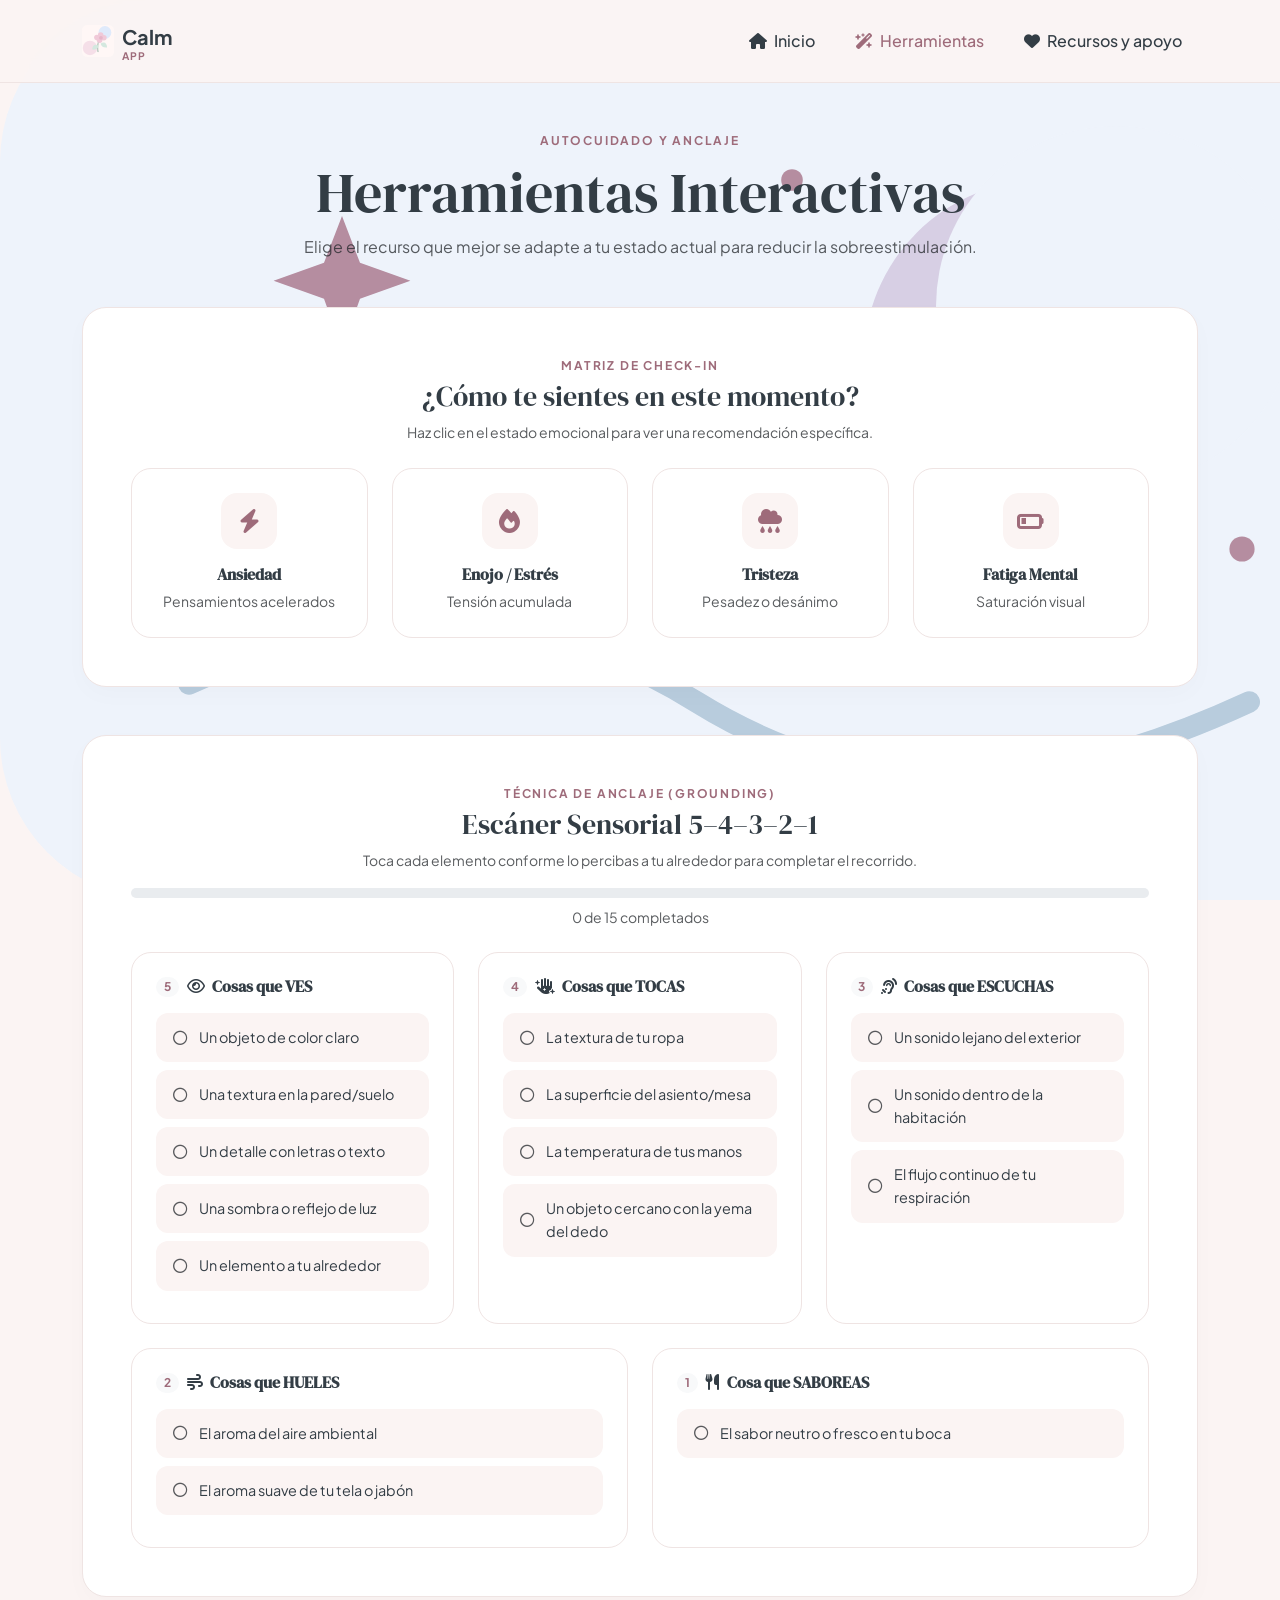
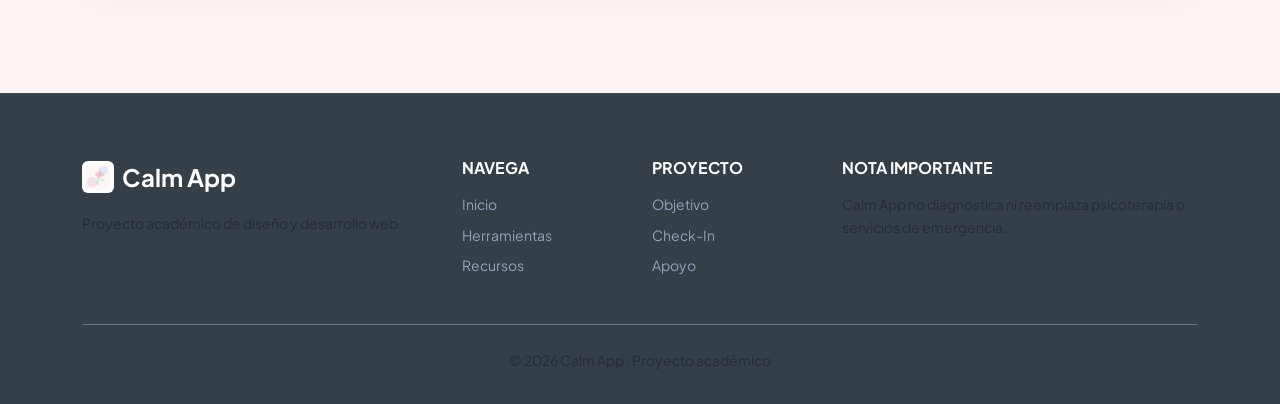
==== commit 0f07e8c6: "Update herramientas.html" ====
--- a/Calm-App/herramientas.html
+++ b/Calm-App/herramientas.html
@@ -5,8 +5,19 @@
     <meta name="viewport" content="width=device-width, initial-scale=1.0">
     <meta name="description" content="Herramientas interactivas de autocuidado, matriz de check-in emocional y técnica de anclaje (grounding) 5-4-3-2-1 para reducir el estrés y la sobreestimulación.">
     <title>Calm App | Herramientas Interactivas</title>
+    
+    <!-- PRECONNECT: Acelera la conexión a los servidores de terceros -->
+    <link rel="preconnect" href="https://cdn.jsdelivr.net" crossorigin>
+    <link rel="preconnect" href="https://cdnjs.cloudflare.com" crossorigin>
+
+    <!-- CSS Bootstrap -->
     <link href="https://cdn.jsdelivr.net/npm/bootstrap@5.3.0/dist/css/bootstrap.min.css" rel="stylesheet">
-    <link rel="stylesheet" href="https://cdnjs.cloudflare.com/ajax/libs/font-awesome/6.4.0/css/all.min.css">
+    
+    <!-- CARGA DIFERIDA DE FONTAWESOME: Evita que bloquee el renderizado inicial de la página -->
+    <link rel="stylesheet" href="https://cdnjs.cloudflare.com/ajax/libs/font-awesome/6.4.0/css/all.min.css" media="print" onload="this.media='all'">
+    <noscript><link rel="stylesheet" href="https://cdnjs.cloudflare.com/ajax/libs/font-awesome/6.4.0/css/all.min.css"></noscript>
+
+    <!-- CSS Propio -->
     <link rel="stylesheet" href="css/styles.css">
     <link rel="icon" href="assets/img/calm-flower.svg" type="image/svg+xml"> 
 </head>
@@ -15,7 +26,8 @@
     <nav class="navbar navbar-expand-lg sticky-top">
         <div class="container">
             <a class="navbar-brand d-flex align-items-center gap-2" href="index.html">
-                <img src="assets/img/calm-flower.svg" alt="Calm App Logo" width="32" height="32">
+                <!-- Se añade decoding="async" para no bloquear el hilo principal -->
+                <img src="assets/img/calm-flower.svg" alt="Calm App Logo" width="32" height="32" decoding="async">
                 <div>
                     <span>Calm</span>
                     <span class="brand-badge">APP</span>
@@ -127,7 +139,7 @@
                             </div>
                             <div class="sensory-item" role="checkbox" aria-checked="false" tabindex="0"><i class="fa-regular fa-circle text-muted" aria-hidden="true"></i> La textura de tu ropa</div>
                             <div class="sensory-item" role="checkbox" aria-checked="false" tabindex="0"><i class="fa-regular fa-circle text-muted" aria-hidden="true"></i> La superficie del asiento/mesa</div>
-                            <div class="sensory-item" role="checkbox" aria-checked="false" tabindex="0"><i class="fa-regular fa-circle text-muted" aria-hidden="true"></i> La temperatura de tus hands</div>
+                            <div class="sensory-item" role="checkbox" aria-checked="false" tabindex="0"><i class="fa-regular fa-circle text-muted" aria-hidden="true"></i> La temperatura de tus manos</div>
                             <div class="sensory-item" role="checkbox" aria-checked="false" tabindex="0"><i class="fa-regular fa-circle text-muted" aria-hidden="true"></i> Un objeto cercano con la yema del dedo</div>
                         </div>
                     </div>
@@ -252,7 +264,8 @@
             <div class="row g-4 mb-5">
                 <div class="col-lg-4">
                     <div class="d-flex align-items-center gap-2 mb-3">
-                        <img src="assets/img/calm-flower.svg" alt="Calm Logo" width="32" height="32" class="bg-white rounded p-1">
+                        <!-- Img lazy porque está fuera de pantalla inicial -->
+                        <img src="assets/img/calm-flower.svg" alt="Calm Logo" width="32" height="32" class="bg-white rounded p-1" loading="lazy" decoding="async">
                         <span class="fs-4 fw-bold text-white">Calm App</span>
                     </div>
                     <p class="text-muted small pe-lg-4">Proyecto académico de diseño y desarrollo web.</p>
@@ -288,7 +301,8 @@
         <i class="fa-solid fa-arrow-up" aria-hidden="true"></i>
     </button>
 
-    <script src="https://cdn.jsdelivr.net/npm/bootstrap@5.3.0/dist/js/bootstrap.bundle.min.js"></script>
-    <script src="js/app.js"></script>
+    <!-- Atributo DEFER para no detener el dibujado de la web mientras carga JS -->
+    <script src="https://cdn.jsdelivr.net/npm/bootstrap@5.3.0/dist/js/bootstrap.bundle.min.js" defer></script>
+    <script src="js/app.js" defer></script>
 </body>
 </html> 
